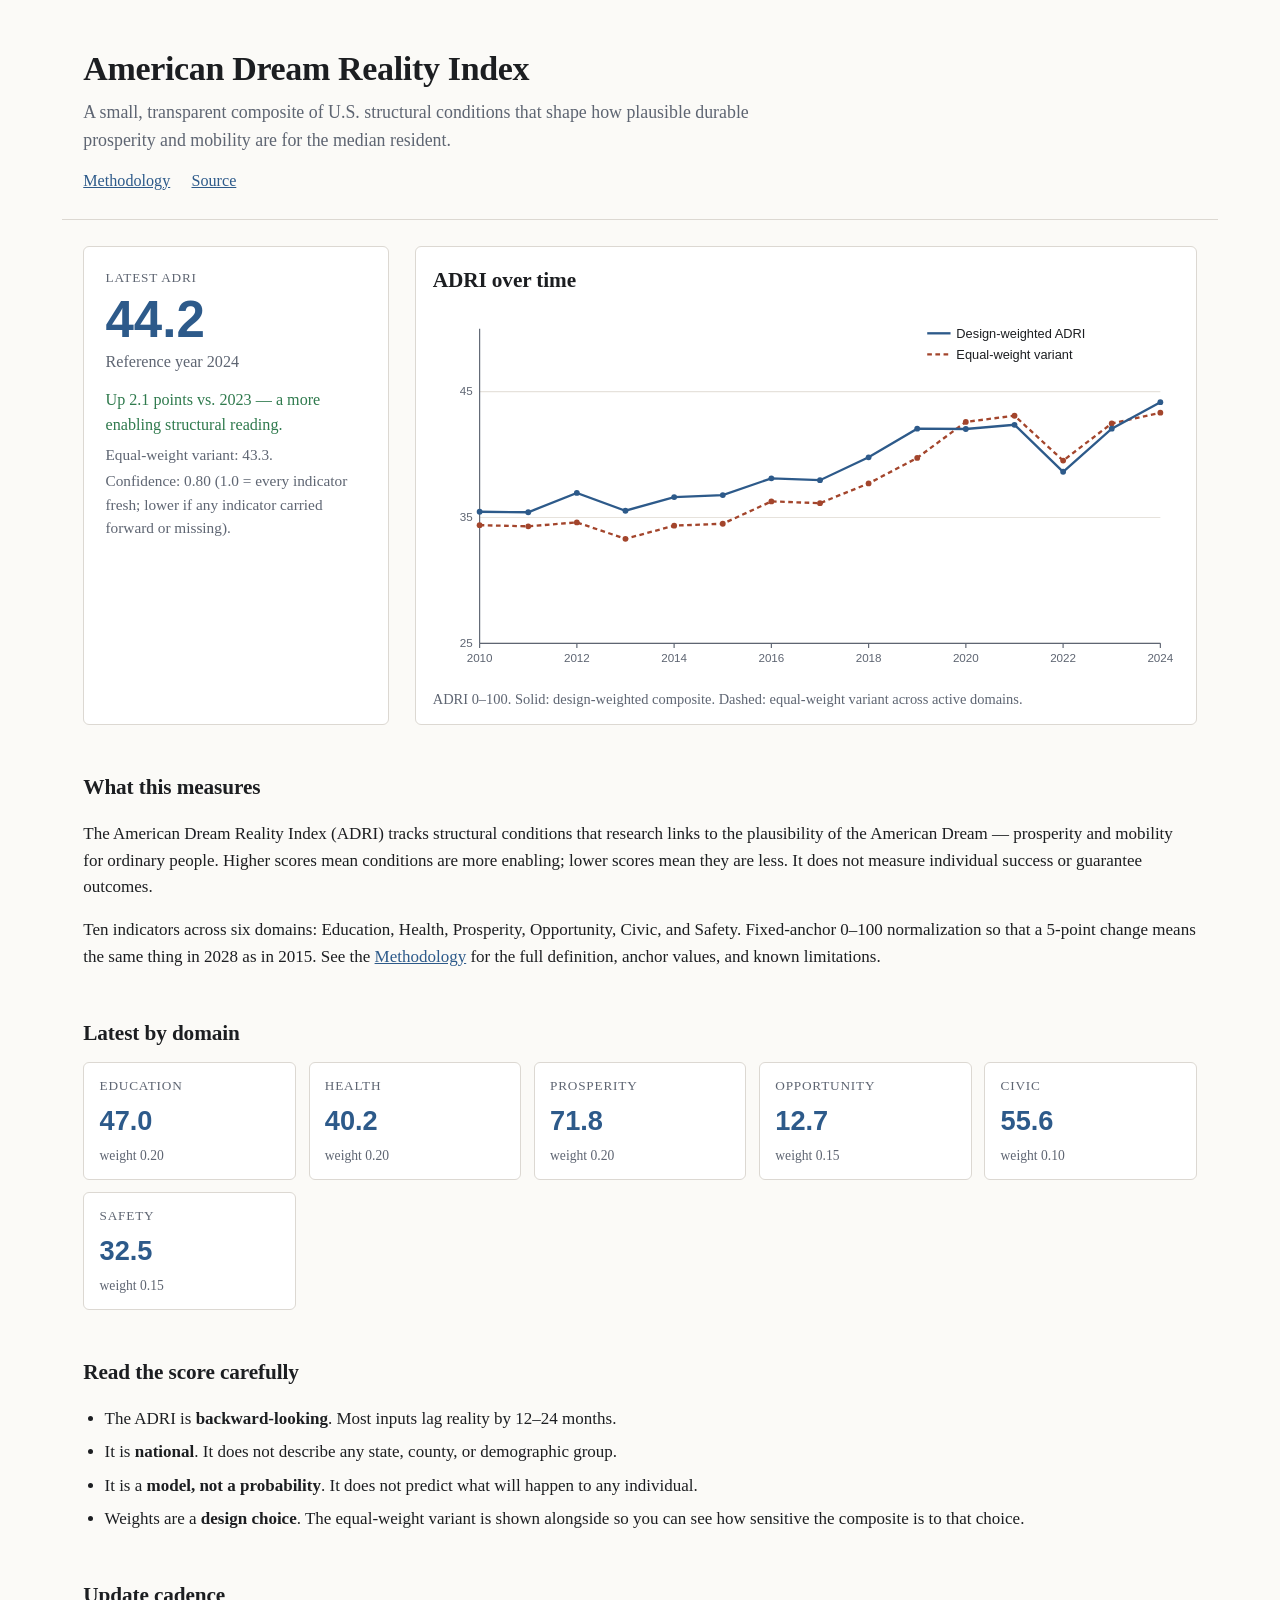
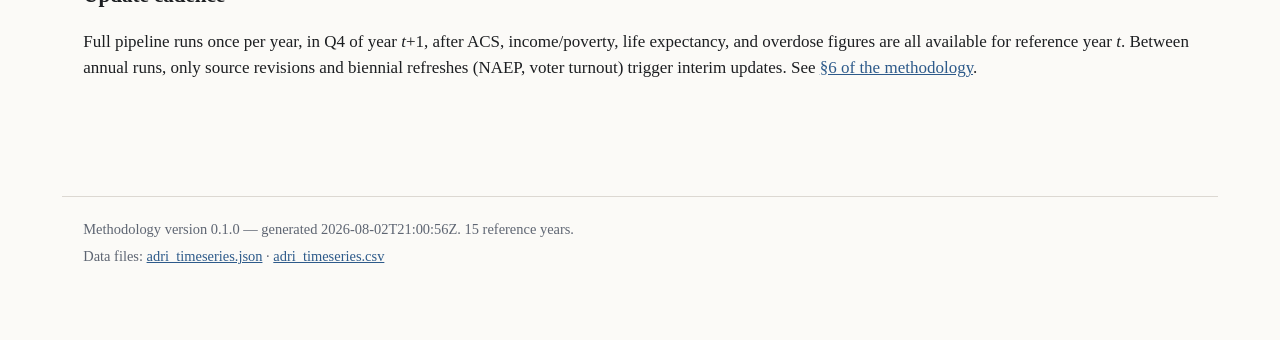
==== site/index.html @ 9c6f9866 "Thread 2: pipeline, seed data, static site - scripts/{config,fetch_data,process_indicators,compute_i" ====
<!doctype html>
<html lang="en">
<head>
  <meta charset="utf-8"/>
  <meta name="viewport" content="width=device-width, initial-scale=1"/>
  <title>American Dream Reality Index</title>
  <link rel="stylesheet" href="assets/style.css"/>
</head>
<body>
  <header class="site-header">
    <h1>American Dream Reality Index</h1>
    <p class="tagline">
      A small, transparent composite of U.S. structural conditions that
      shape how plausible durable prosperity and mobility are for the
      median resident.
    </p>
    <nav>
      <a href="methodology.html">Methodology</a>
      <a href="https://github.com/AdamMontville/american-dream-reality-index">Source</a>
    </nav>
  </header>

  <main>
    <section class="latest">
      <div class="latest-card" id="latest-card">
        <p class="latest-label">Latest ADRI</p>
        <p class="latest-value" id="latest-value">—</p>
        <p class="latest-year" id="latest-year">loading…</p>
        <p class="latest-trend" id="latest-trend"></p>
        <p class="latest-equal" id="latest-equal"></p>
        <p class="latest-confidence" id="latest-confidence"></p>
      </div>
      <div class="chart-wrap">
        <h2>ADRI over time</h2>
        <div id="chart-container"></div>
        <p class="chart-caption" id="chart-caption"></p>
      </div>
    </section>

    <section class="what">
      <h2>What this measures</h2>
      <p>
        The American Dream Reality Index (ADRI) tracks structural
        conditions that research links to the plausibility of the
        American Dream — prosperity and mobility for ordinary people.
        Higher scores mean conditions are more enabling; lower scores mean
        they are less. It does not measure individual success or
        guarantee outcomes.
      </p>
      <p>
        Ten indicators across six domains: Education, Health, Prosperity,
        Opportunity, Civic, and Safety. Fixed-anchor 0–100 normalization
        so that a 5-point change means the same thing in 2028 as in 2015.
        See the
        <a href="methodology.html">Methodology</a> for the full definition,
        anchor values, and known limitations.
      </p>
    </section>

    <section class="domains">
      <h2>Latest by domain</h2>
      <div id="domain-grid" class="domain-grid"></div>
    </section>

    <section class="caveats">
      <h2>Read the score carefully</h2>
      <ul>
        <li>
          The ADRI is <strong>backward-looking</strong>. Most inputs lag
          reality by 12–24 months.
        </li>
        <li>
          It is <strong>national</strong>. It does not describe any state,
          county, or demographic group.
        </li>
        <li>
          It is a <strong>model, not a probability</strong>. It does not
          predict what will happen to any individual.
        </li>
        <li>
          Weights are a <strong>design choice</strong>. The equal-weight
          variant is shown alongside so you can see how sensitive the
          composite is to that choice.
        </li>
      </ul>
    </section>

    <section class="update-info">
      <h2>Update cadence</h2>
      <p>
        Full pipeline runs once per year, in Q4 of year <em>t</em>+1,
        after ACS, income/poverty, life expectancy, and overdose figures
        are all available for reference year <em>t</em>. Between annual
        runs, only source revisions and biennial refreshes (NAEP, voter
        turnout) trigger interim updates. See
        <a href="methodology.html#6-update-cadence-versioning-and-revisions">
          §6 of the methodology</a>.
      </p>
    </section>
  </main>

  <footer class="site-footer">
    <p id="footer-meta">Loading metadata…</p>
    <p>
      Data files:
      <a href="assets/adri_timeseries.json">adri_timeseries.json</a>
      ·
      <a href="assets/adri_timeseries.csv">adri_timeseries.csv</a>
    </p>
  </footer>

  <script src="assets/app.js"></script>
</body>
</html>
---- site/assets/style.css ----
/* American Dream Reality Index — site styles.
 * Deliberately plain: no CDN, no framework.
 */

:root {
  --bg: #fbfaf7;
  --fg: #1c1e21;
  --muted: #5e6572;
  --accent: #2d5a8a;
  --accent-soft: #d8e4f2;
  --line: #dcd8d2;
  --card-bg: #ffffff;
  --up: #2f7a4d;
  --down: #a3452c;
  --flat: #5e6572;
  --max-width: 68rem;
}

* { box-sizing: border-box; }

html, body {
  margin: 0;
  padding: 0;
  background: var(--bg);
  color: var(--fg);
  font-family: "Georgia", "Times New Roman", serif;
  font-size: 17px;
  line-height: 1.55;
}

body { padding-bottom: 3rem; }

a { color: var(--accent); text-decoration: underline; }
a:hover { text-decoration: none; }

.site-header {
  max-width: var(--max-width);
  margin: 0 auto;
  padding: 2.5rem 1.25rem 1.5rem;
  border-bottom: 1px solid var(--line);
}
.site-header h1 {
  font-size: 2rem;
  margin: 0 0 0.25rem;
  letter-spacing: -0.01em;
}
.site-header .tagline {
  color: var(--muted);
  font-size: 1.05rem;
  margin: 0 0 0.75rem;
  max-width: 42rem;
}
.site-header nav a {
  margin-right: 1rem;
  font-size: 0.95rem;
}

main {
  max-width: var(--max-width);
  margin: 0 auto;
  padding: 1.5rem 1.25rem;
}

section { margin-bottom: 2.75rem; }
section h2 {
  font-size: 1.25rem;
  margin: 0 0 0.75rem;
  letter-spacing: -0.005em;
}

/* Latest ADRI section */
.latest {
  display: grid;
  grid-template-columns: 18rem 1fr;
  gap: 1.5rem;
  align-items: stretch;
}
@media (max-width: 720px) {
  .latest { grid-template-columns: 1fr; }
}

.latest-card {
  background: var(--card-bg);
  border: 1px solid var(--line);
  border-radius: 6px;
  padding: 1.25rem;
}
.latest-label {
  color: var(--muted);
  text-transform: uppercase;
  letter-spacing: 0.06em;
  font-size: 0.78rem;
  margin: 0 0 0.25rem;
}
.latest-value {
  font-size: 3rem;
  font-weight: 700;
  margin: 0;
  line-height: 1.05;
  color: var(--accent);
  font-family: "Helvetica Neue", "Arial", sans-serif;
}
.latest-year { color: var(--muted); font-size: 0.95rem; margin: 0.15rem 0 0.75rem; }
.latest-trend { margin: 0.35rem 0; font-size: 0.95rem; }
.latest-trend.up { color: var(--up); }
.latest-trend.down { color: var(--down); }
.latest-trend.flat { color: var(--flat); }
.latest-equal, .latest-confidence {
  margin: 0.15rem 0; color: var(--muted); font-size: 0.9rem;
}

.chart-wrap {
  background: var(--card-bg);
  border: 1px solid var(--line);
  border-radius: 6px;
  padding: 1rem 1rem 0.75rem;
}
#chart-container { width: 100%; }
#chart-container svg { width: 100%; height: auto; display: block; }
.chart-caption { color: var(--muted); font-size: 0.85rem; margin: 0.35rem 0 0; }

/* Domain grid */
.domain-grid {
  display: grid;
  grid-template-columns: repeat(auto-fit, minmax(11rem, 1fr));
  gap: 0.75rem;
}
.domain-card {
  background: var(--card-bg);
  border: 1px solid var(--line);
  border-radius: 6px;
  padding: 0.75rem 0.9rem;
}
.domain-name {
  font-size: 0.78rem;
  text-transform: uppercase;
  letter-spacing: 0.06em;
  color: var(--muted);
  margin: 0 0 0.2rem;
}
.domain-score {
  font-size: 1.6rem;
  font-weight: 700;
  margin: 0;
  color: var(--accent);
  font-family: "Helvetica Neue", "Arial", sans-serif;
}
.domain-weight {
  color: var(--muted);
  font-size: 0.8rem;
  margin: 0.15rem 0 0;
}

/* Caveats */
.caveats ul { padding-left: 1.25rem; }
.caveats li { margin-bottom: 0.4rem; }

/* Methodology page */
.prose {
  max-width: 44rem;
  margin: 0 auto;
  padding: 1rem 1.25rem 2rem;
}
.prose h1, .prose h2, .prose h3, .prose h4 {
  letter-spacing: -0.005em;
  margin-top: 1.75rem;
  margin-bottom: 0.5rem;
}
.prose h1 { font-size: 1.75rem; }
.prose h2 { font-size: 1.3rem; }
.prose h3 { font-size: 1.1rem; }
.prose p, .prose ul, .prose ol, .prose blockquote { margin: 0.6rem 0; }
.prose blockquote {
  border-left: 3px solid var(--accent-soft);
  padding: 0.25rem 0.75rem;
  color: var(--muted);
  margin: 0.75rem 0;
}
.prose code {
  font-family: "Menlo", "Consolas", monospace;
  font-size: 0.9em;
  background: #eeece7;
  padding: 0.05em 0.3em;
  border-radius: 3px;
}
.prose pre {
  background: #eeece7;
  padding: 0.75rem;
  overflow-x: auto;
  border-radius: 4px;
  font-size: 0.9rem;
}
.prose pre code { background: transparent; padding: 0; }
.prose hr { border: none; border-top: 1px solid var(--line); margin: 2rem 0; }

.table-wrap { overflow-x: auto; margin: 1rem 0; }
.prose table {
  border-collapse: collapse;
  width: 100%;
  font-size: 0.9rem;
}
.prose th, .prose td {
  border: 1px solid var(--line);
  padding: 0.4rem 0.6rem;
  text-align: left;
  vertical-align: top;
}
.prose th { background: #f2efe9; }

/* Footer */
.site-footer {
  max-width: var(--max-width);
  margin: 2.5rem auto 0;
  padding: 1rem 1.25rem;
  border-top: 1px solid var(--line);
  color: var(--muted);
  font-size: 0.85rem;
}
.site-footer p { margin: 0.25rem 0; }
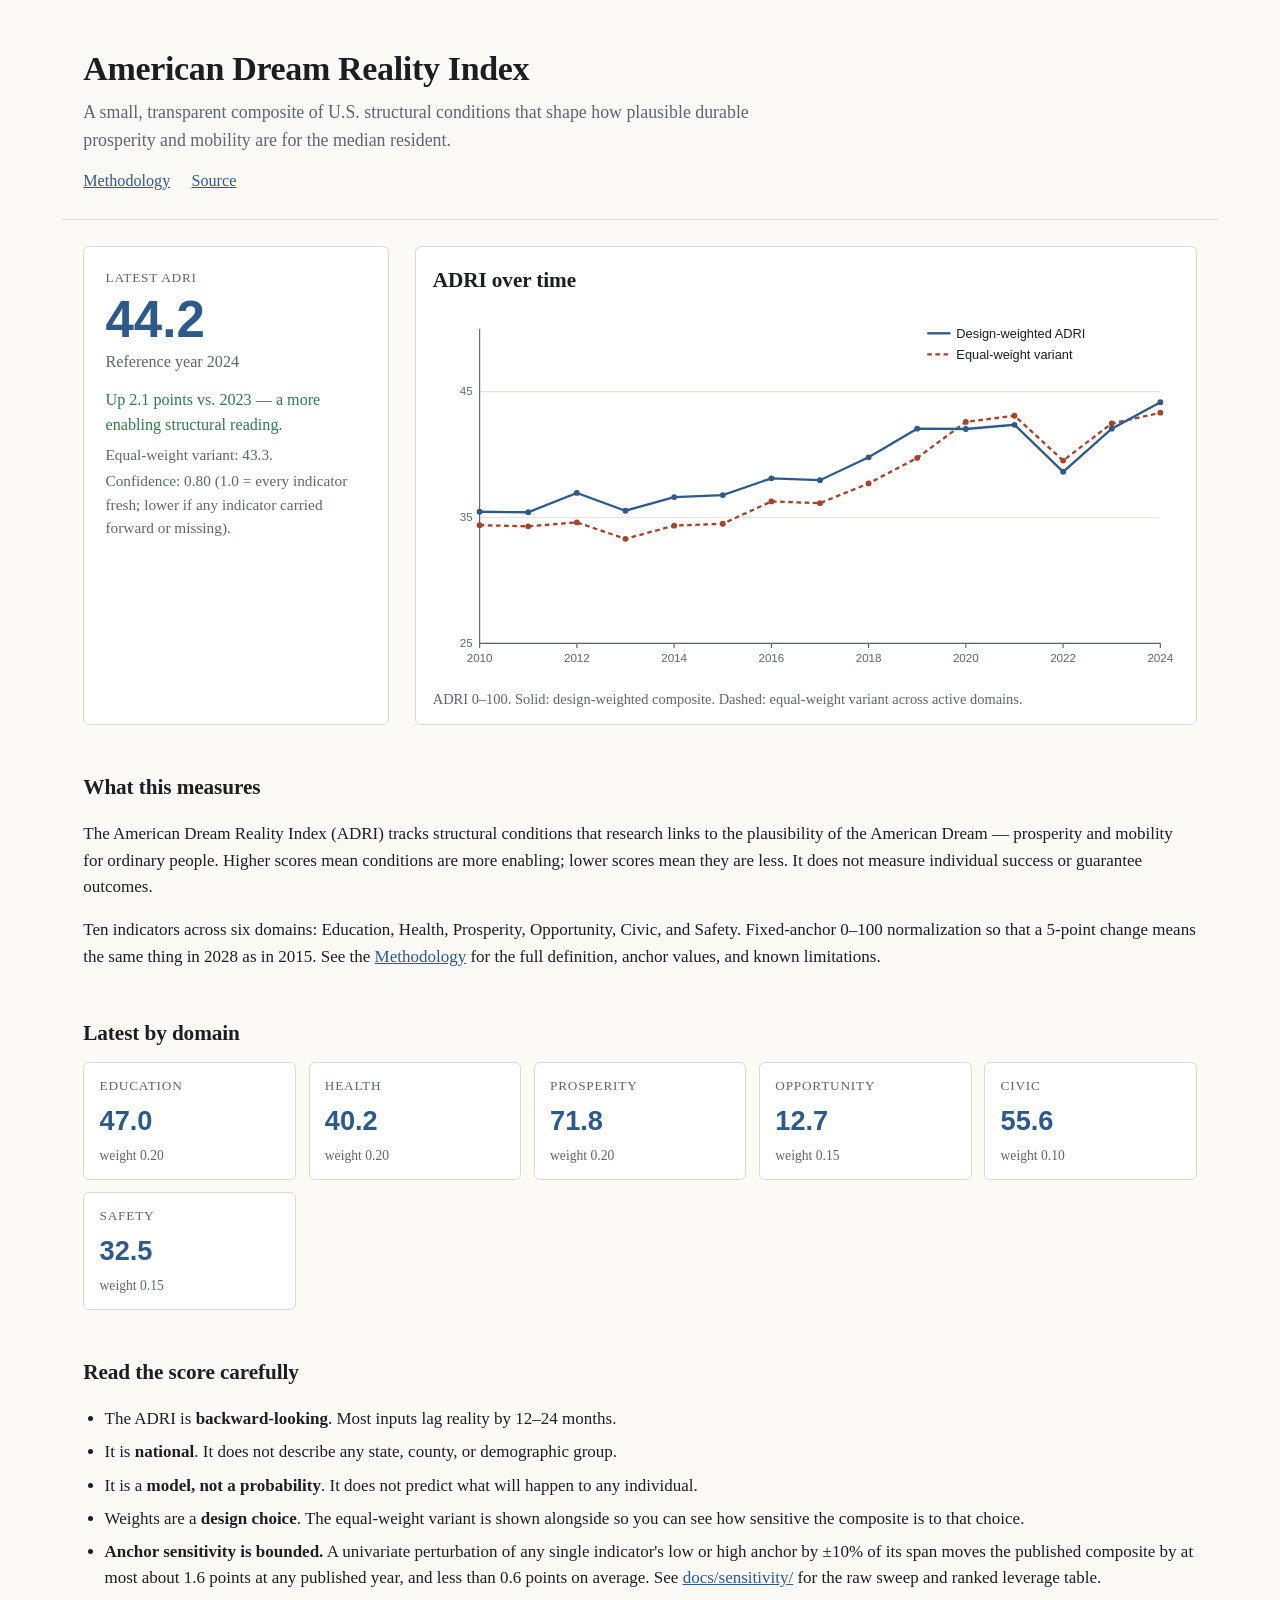
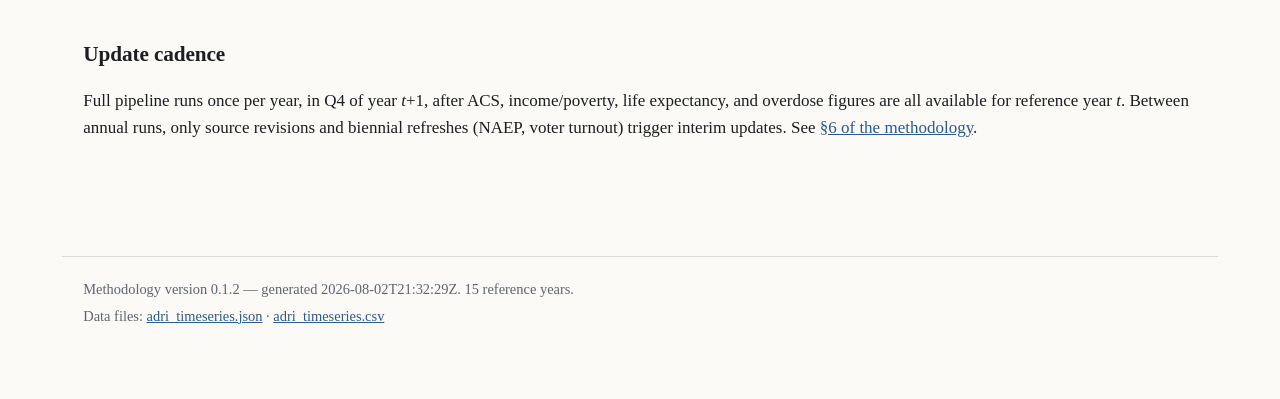
==== commit 8f9d860e: "METHODOLOGY v0.1.2: close VEP carry-forward gap; site sensitivity note - METHODOLOGY.md sec 5.2: add" ====
--- a/site/index.html
+++ b/site/index.html
@@ -82,6 +82,15 @@
           variant is shown alongside so you can see how sensitive the
           composite is to that choice.
         </li>
+        <li>
+          <strong>Anchor sensitivity is bounded.</strong> A univariate
+          perturbation of any single indicator's low or high anchor by
+          ±10% of its span moves the published composite by at most
+          about 1.6 points at any published year, and less than 0.6
+          points on average. See
+          <a href="https://github.com/AdamMontville/american-dream-reality-index/tree/main/docs/sensitivity">docs/sensitivity/</a>
+          for the raw sweep and ranked leverage table.
+        </li>
       </ul>
     </section>
 
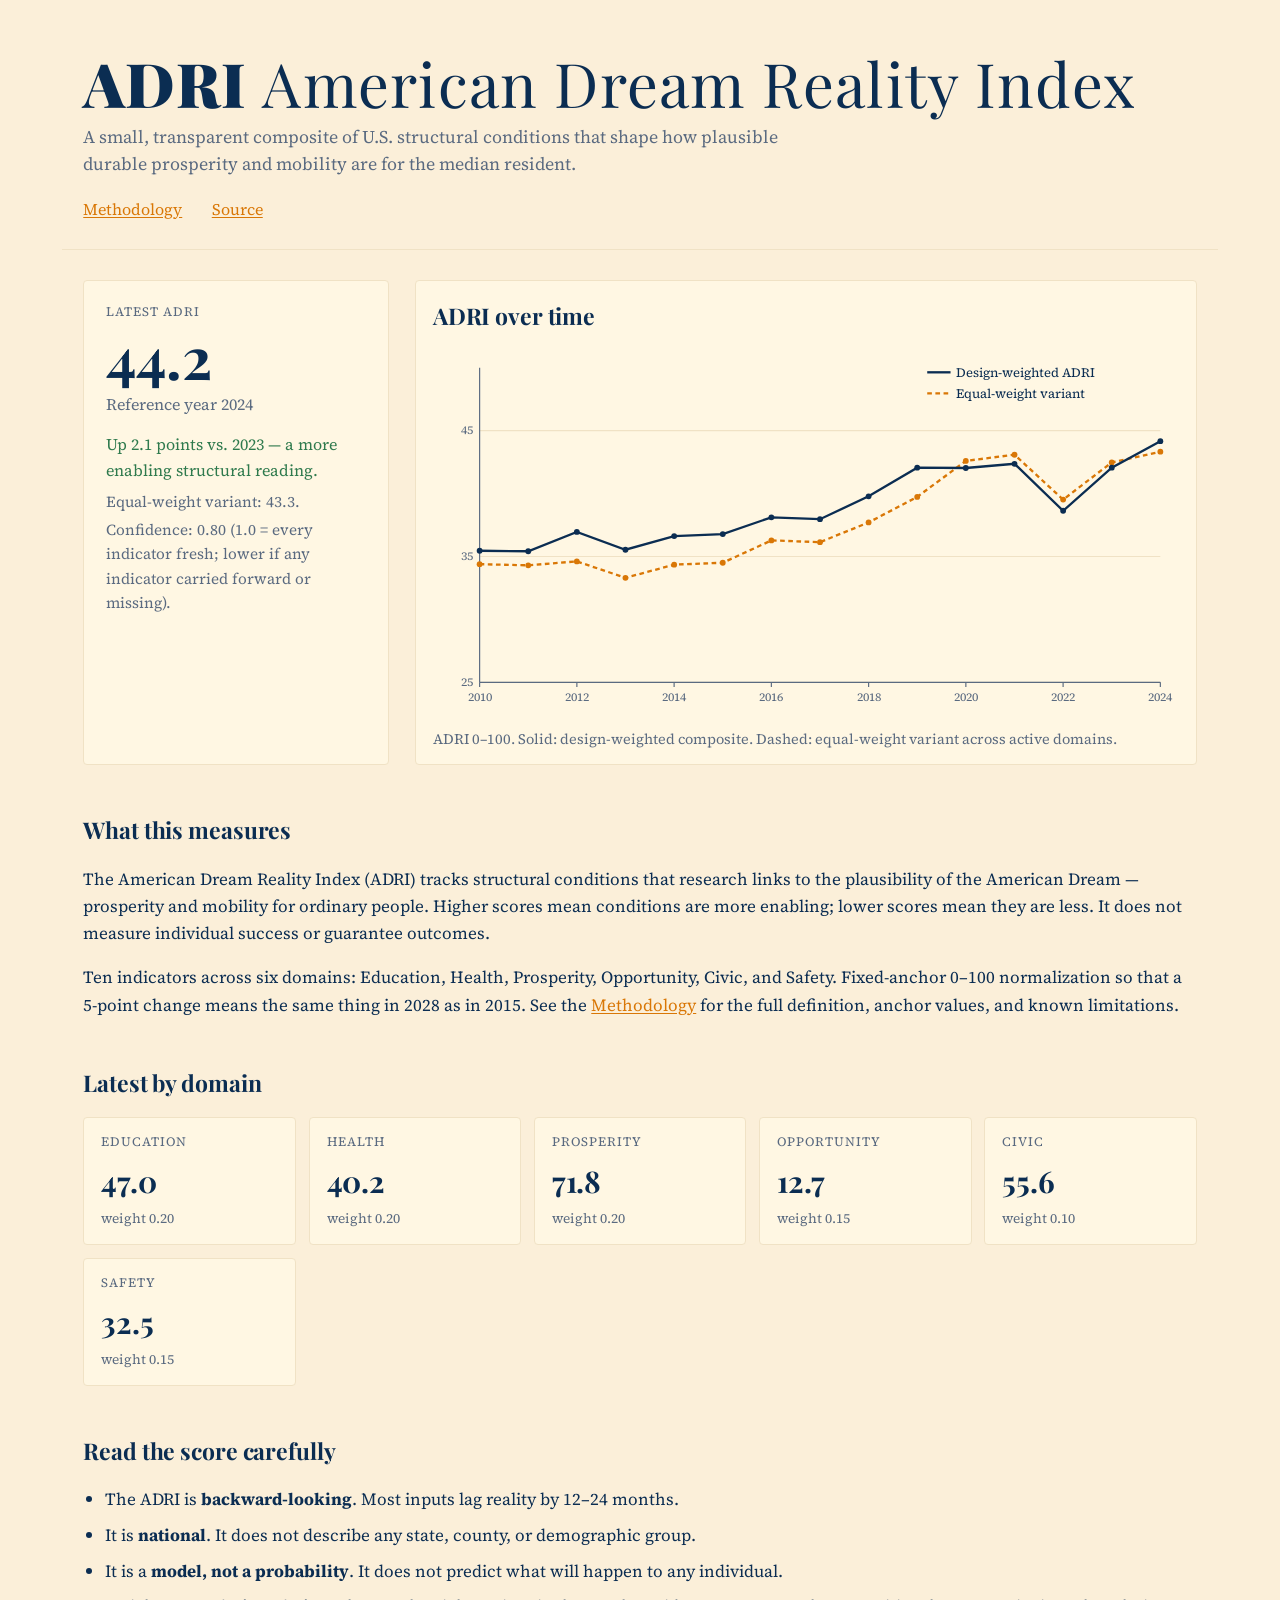
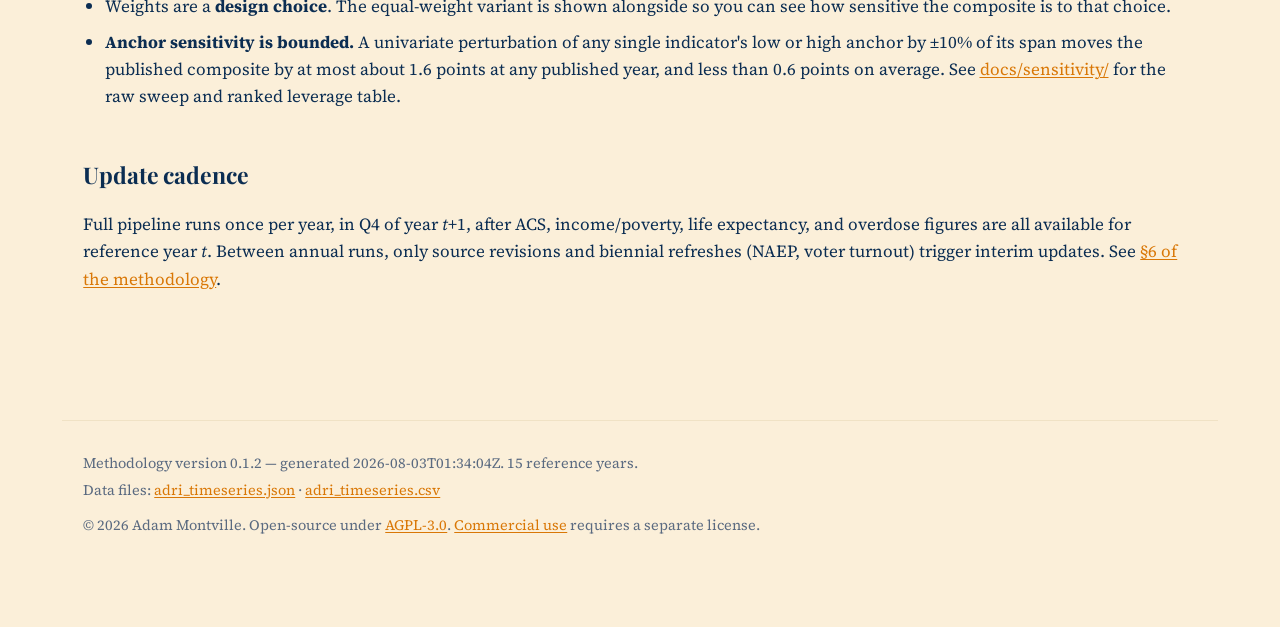
==== commit 5b7d7775: "Site restyle, quarterly refresh automation, and footer license line Site restyle ------------ Applie" ====
--- a/site/index.html
+++ b/site/index.html
@@ -4,11 +4,14 @@
   <meta charset="utf-8"/>
   <meta name="viewport" content="width=device-width, initial-scale=1"/>
   <title>American Dream Reality Index</title>
+  <link rel="preconnect" href="https://fonts.googleapis.com"/>
+  <link rel="preconnect" href="https://fonts.gstatic.com" crossorigin/>
+  <link href="https://fonts.googleapis.com/css2?family=Playfair+Display:wght@400;700;900&family=Source+Serif+4:opsz,wght@8..60,400;8..60,600;8..60,700&display=swap" rel="stylesheet"/>
   <link rel="stylesheet" href="assets/style.css"/>
 </head>
 <body>
   <header class="site-header">
-    <h1>American Dream Reality Index</h1>
+    <p class="wordmark"><span class="wordmark-mono">ADRI</span> <span class="wordmark-thin">American Dream Reality Index</span></p>
     <p class="tagline">
       A small, transparent composite of U.S. structural conditions that
       shape how plausible durable prosperity and mobility are for the
@@ -116,6 +119,13 @@
       ·
       <a href="assets/adri_timeseries.csv">adri_timeseries.csv</a>
     </p>
+    <p class="footer-license">
+      © 2026 Adam Montville.
+      Open-source under
+      <a href="https://github.com/AdamMontville/american-dream-reality-index/blob/main/LICENSE.md">AGPL-3.0</a>.
+      <a href="https://github.com/AdamMontville/american-dream-reality-index/blob/main/COMMERCIAL_LICENSE.md">Commercial use</a>
+      requires a separate license.
+    </p>
   </footer>
 
   <script src="assets/app.js"></script>
--- a/site/assets/style.css
+++ b/site/assets/style.css
@@ -1,19 +1,44 @@
 /* American Dream Reality Index — site styles.
- * Deliberately plain: no CDN, no framework.
+ *
+ * Palette matches the author's Substack visual identity so the two sites
+ * read as a family:
+ *   navy   #0b2d52  (primary type, wordmark, chart line)
+ *   cream  #FBEFD9  (page background, card fills)
+ *   amber  #d97706  (single accent: links, focus, chart annotations)
+ *
+ * Type: Playfair Display for the display wordmark and page headings,
+ * Source Serif 4 for body copy. Both self-load from Google Fonts; the
+ * font-family stacks fall back to system serifs so the page remains
+ * readable if the fonts fail to load.
+ *
+ * No framework, no CDN beyond the font files.
  */
 
 :root {
-  --bg: #fbfaf7;
-  --fg: #1c1e21;
-  --muted: #5e6572;
-  --accent: #2d5a8a;
-  --accent-soft: #d8e4f2;
-  --line: #dcd8d2;
-  --card-bg: #ffffff;
+  --navy: #0b2d52;
+  --navy-soft: #234670;
+  --cream: #FBEFD9;
+  --cream-hi: #fff7e3;       /* card fill: 1 step lighter than the page */
+  --cream-lo: #f0e2c5;       /* muted rules and hairlines */
+  --amber: #d97706;
+  --amber-soft: #f2d19a;
+
+  --fg: var(--navy);
+  --bg: var(--cream);
+  --muted: #5a6a80;          /* navy shifted toward gray for secondary type */
+  --accent: var(--amber);
+  --line: var(--cream-lo);
+  --card-bg: var(--cream-hi);
+
   --up: #2f7a4d;
   --down: #a3452c;
-  --flat: #5e6572;
+  --flat: #5a6a80;
+
   --max-width: 68rem;
+
+  --font-display: "Playfair Display", "Bodoni Moda", Georgia, "Times New Roman", serif;
+  --font-body: "Source Serif 4", "Source Serif Pro", Georgia, "Times New Roman", serif;
+  --font-mono: "JetBrains Mono", "Menlo", "Consolas", monospace;
 }
 
 * { box-sizing: border-box; }
@@ -23,52 +48,79 @@
   padding: 0;
   background: var(--bg);
   color: var(--fg);
-  font-family: "Georgia", "Times New Roman", serif;
+  font-family: var(--font-body);
   font-size: 17px;
-  line-height: 1.55;
+  line-height: 1.6;
+  -webkit-font-smoothing: antialiased;
 }
 
 body { padding-bottom: 3rem; }
 
-a { color: var(--accent); text-decoration: underline; }
+a { color: var(--accent); text-decoration: underline; text-underline-offset: 2px; }
 a:hover { text-decoration: none; }
+
+/* --- Header / wordmark ---------------------------------------------------- */
 
 .site-header {
   max-width: var(--max-width);
   margin: 0 auto;
-  padding: 2.5rem 1.25rem 1.5rem;
+  padding: 3rem 1.25rem 1.5rem;
   border-bottom: 1px solid var(--line);
 }
+
+.wordmark {
+  font-family: var(--font-display);
+  font-weight: 700;
+  font-size: clamp(2.4rem, 5.5vw, 3.6rem);
+  letter-spacing: 0.02em;
+  line-height: 1.05;
+  margin: 0 0 0.5rem;
+  color: var(--navy);
+}
+.wordmark .wordmark-mono {
+  /* First word gets a bolder weight; second gets lighter — mirrors the
+     "ADAM MONTVILLE" masthead treatment on the Substack. */
+  font-weight: 900;
+}
+.wordmark .wordmark-thin { font-weight: 400; }
+
 .site-header h1 {
+  font-family: var(--font-display);
+  font-weight: 700;
   font-size: 2rem;
   margin: 0 0 0.25rem;
-  letter-spacing: -0.01em;
+  letter-spacing: -0.005em;
 }
 .site-header .tagline {
   color: var(--muted);
   font-size: 1.05rem;
-  margin: 0 0 0.75rem;
-  max-width: 42rem;
+  margin: 0 0 1rem;
+  max-width: 44rem;
+  line-height: 1.55;
 }
 .site-header nav a {
-  margin-right: 1rem;
+  margin-right: 1.5rem;
   font-size: 0.95rem;
 }
 
 main {
   max-width: var(--max-width);
   margin: 0 auto;
-  padding: 1.5rem 1.25rem;
+  padding: 1.75rem 1.25rem;
 }
 
 section { margin-bottom: 2.75rem; }
 section h2 {
-  font-size: 1.25rem;
-  margin: 0 0 0.75rem;
-  letter-spacing: -0.005em;
-}
-
-/* Latest ADRI section */
+  font-family: var(--font-display);
+  font-weight: 700;
+  font-size: 1.35rem;
+  margin: 0 0 0.85rem;
+  letter-spacing: -0.005em;
+  color: var(--navy);
+}
+
+/* --- Latest ADRI card ---------------------------------------------------- */
+
 .latest {
   display: grid;
   grid-template-columns: 18rem 1fr;
@@ -79,141 +131,147 @@
   .latest { grid-template-columns: 1fr; }
 }
 
-.latest-card {
+.latest-card, .chart-wrap, .domain-card {
   background: var(--card-bg);
   border: 1px solid var(--line);
-  border-radius: 6px;
+  border-radius: 4px;
   padding: 1.25rem;
 }
 .latest-label {
   color: var(--muted);
   text-transform: uppercase;
-  letter-spacing: 0.06em;
-  font-size: 0.78rem;
-  margin: 0 0 0.25rem;
+  letter-spacing: 0.08em;
+  font-size: 0.75rem;
+  margin: 0 0 0.35rem;
+  font-family: var(--font-body);
 }
 .latest-value {
-  font-size: 3rem;
+  font-family: var(--font-display);
+  font-size: 3.4rem;
   font-weight: 700;
   margin: 0;
-  line-height: 1.05;
-  color: var(--accent);
-  font-family: "Helvetica Neue", "Arial", sans-serif;
-}
-.latest-year { color: var(--muted); font-size: 0.95rem; margin: 0.15rem 0 0.75rem; }
+  line-height: 1.0;
+  color: var(--navy);
+  letter-spacing: -0.01em;
+}
+.latest-year { color: var(--muted); font-size: 0.95rem; margin: 0.35rem 0 0.85rem; }
 .latest-trend { margin: 0.35rem 0; font-size: 0.95rem; }
 .latest-trend.up { color: var(--up); }
 .latest-trend.down { color: var(--down); }
 .latest-trend.flat { color: var(--flat); }
 .latest-equal, .latest-confidence {
-  margin: 0.15rem 0; color: var(--muted); font-size: 0.9rem;
-}
-
-.chart-wrap {
-  background: var(--card-bg);
-  border: 1px solid var(--line);
-  border-radius: 6px;
-  padding: 1rem 1rem 0.75rem;
-}
+  margin: 0.2rem 0; color: var(--muted); font-size: 0.9rem;
+}
+
+.chart-wrap { padding: 1rem 1rem 0.75rem; }
 #chart-container { width: 100%; }
 #chart-container svg { width: 100%; height: auto; display: block; }
-.chart-caption { color: var(--muted); font-size: 0.85rem; margin: 0.35rem 0 0; }
-
-/* Domain grid */
+.chart-caption { color: var(--muted); font-size: 0.85rem; margin: 0.4rem 0 0; }
+
+/* --- Domain grid --------------------------------------------------------- */
+
 .domain-grid {
   display: grid;
   grid-template-columns: repeat(auto-fit, minmax(11rem, 1fr));
   gap: 0.75rem;
 }
-.domain-card {
-  background: var(--card-bg);
-  border: 1px solid var(--line);
-  border-radius: 6px;
-  padding: 0.75rem 0.9rem;
-}
+.domain-card { padding: 0.85rem 1rem; }
 .domain-name {
-  font-size: 0.78rem;
+  font-size: 0.75rem;
   text-transform: uppercase;
-  letter-spacing: 0.06em;
-  color: var(--muted);
-  margin: 0 0 0.2rem;
+  letter-spacing: 0.08em;
+  color: var(--muted);
+  margin: 0 0 0.25rem;
 }
 .domain-score {
-  font-size: 1.6rem;
+  font-family: var(--font-display);
+  font-size: 1.75rem;
   font-weight: 700;
   margin: 0;
-  color: var(--accent);
-  font-family: "Helvetica Neue", "Arial", sans-serif;
+  color: var(--navy);
+  letter-spacing: -0.005em;
 }
 .domain-weight {
   color: var(--muted);
   font-size: 0.8rem;
-  margin: 0.15rem 0 0;
-}
-
-/* Caveats */
+  margin: 0.2rem 0 0;
+}
+
+/* --- Caveats ------------------------------------------------------------- */
+
 .caveats ul { padding-left: 1.25rem; }
-.caveats li { margin-bottom: 0.4rem; }
-
-/* Methodology page */
+.caveats li { margin-bottom: 0.5rem; }
+
+/* --- Methodology page --------------------------------------------------- */
+
 .prose {
   max-width: 44rem;
   margin: 0 auto;
   padding: 1rem 1.25rem 2rem;
 }
 .prose h1, .prose h2, .prose h3, .prose h4 {
-  letter-spacing: -0.005em;
-  margin-top: 1.75rem;
-  margin-bottom: 0.5rem;
-}
-.prose h1 { font-size: 1.75rem; }
-.prose h2 { font-size: 1.3rem; }
-.prose h3 { font-size: 1.1rem; }
-.prose p, .prose ul, .prose ol, .prose blockquote { margin: 0.6rem 0; }
+  font-family: var(--font-display);
+  font-weight: 700;
+  letter-spacing: -0.005em;
+  margin-top: 1.85rem;
+  margin-bottom: 0.55rem;
+  color: var(--navy);
+}
+.prose h1 { font-size: 1.9rem; }
+.prose h2 { font-size: 1.4rem; }
+.prose h3 { font-size: 1.15rem; }
+.prose p, .prose ul, .prose ol, .prose blockquote { margin: 0.65rem 0; }
 .prose blockquote {
-  border-left: 3px solid var(--accent-soft);
-  padding: 0.25rem 0.75rem;
-  color: var(--muted);
-  margin: 0.75rem 0;
+  border-left: 3px solid var(--amber);
+  padding: 0.35rem 0.9rem;
+  color: var(--muted);
+  margin: 0.9rem 0;
+  background: rgba(217, 119, 6, 0.05);
 }
 .prose code {
-  font-family: "Menlo", "Consolas", monospace;
-  font-size: 0.9em;
-  background: #eeece7;
-  padding: 0.05em 0.3em;
+  font-family: var(--font-mono);
+  font-size: 0.88em;
+  background: var(--cream-lo);
+  padding: 0.05em 0.35em;
   border-radius: 3px;
+  color: var(--navy);
 }
 .prose pre {
-  background: #eeece7;
-  padding: 0.75rem;
+  background: var(--cream-lo);
+  padding: 0.85rem 1rem;
   overflow-x: auto;
   border-radius: 4px;
-  font-size: 0.9rem;
+  font-size: 0.88rem;
+  border: 1px solid var(--line);
 }
 .prose pre code { background: transparent; padding: 0; }
 .prose hr { border: none; border-top: 1px solid var(--line); margin: 2rem 0; }
 
-.table-wrap { overflow-x: auto; margin: 1rem 0; }
+.table-wrap { overflow-x: auto; margin: 1.2rem 0; }
 .prose table {
   border-collapse: collapse;
   width: 100%;
-  font-size: 0.9rem;
+  font-size: 0.92rem;
+  font-family: var(--font-body);
 }
 .prose th, .prose td {
   border: 1px solid var(--line);
-  padding: 0.4rem 0.6rem;
+  padding: 0.5rem 0.7rem;
   text-align: left;
   vertical-align: top;
 }
-.prose th { background: #f2efe9; }
-
-/* Footer */
+.prose th { background: var(--cream-lo); font-weight: 700; }
+
+/* --- Footer -------------------------------------------------------------- */
+
 .site-footer {
   max-width: var(--max-width);
-  margin: 2.5rem auto 0;
-  padding: 1rem 1.25rem;
+  margin: 3rem auto 0;
+  padding: 1.5rem 1.25rem 2rem;
   border-top: 1px solid var(--line);
   color: var(--muted);
   font-size: 0.85rem;
-}
-.site-footer p { margin: 0.25rem 0; }
+  line-height: 1.55;
+}
+.site-footer p { margin: 0.3rem 0; }
+.site-footer .footer-license { margin-top: 0.75rem; }
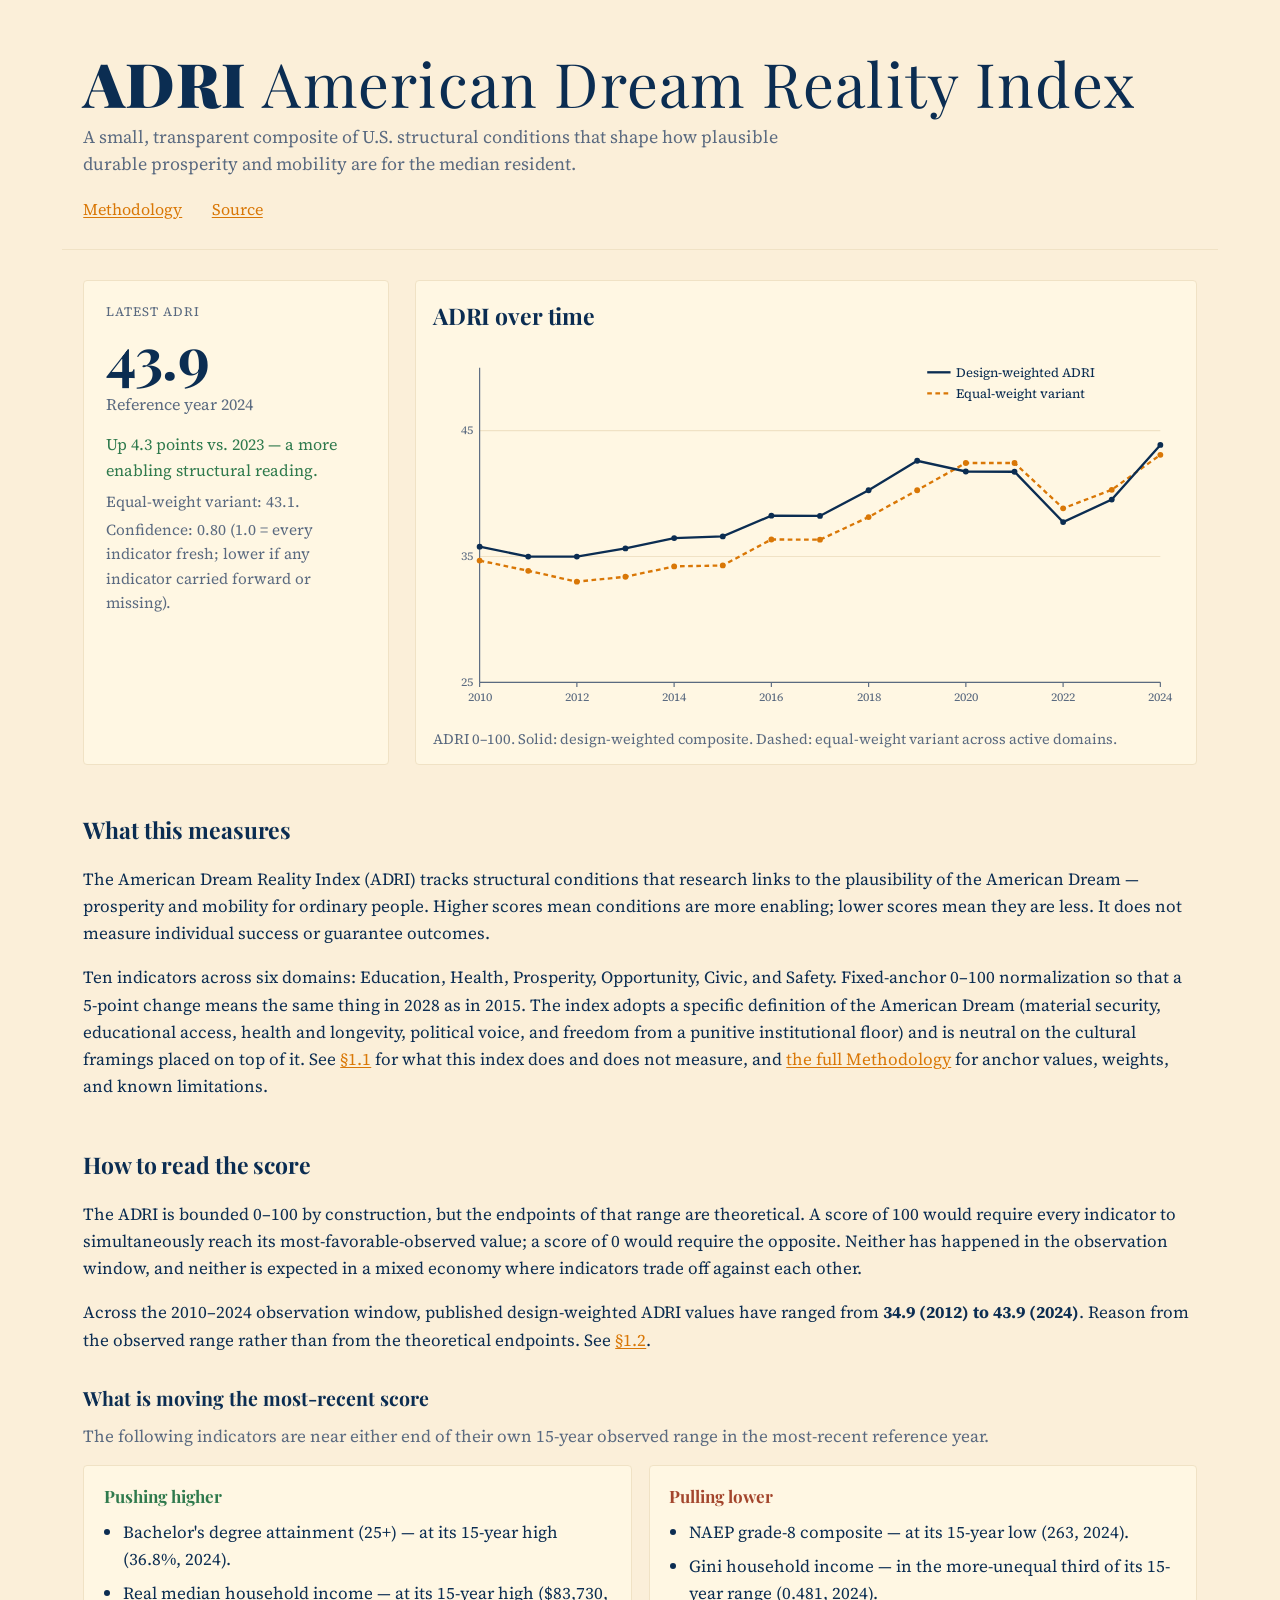
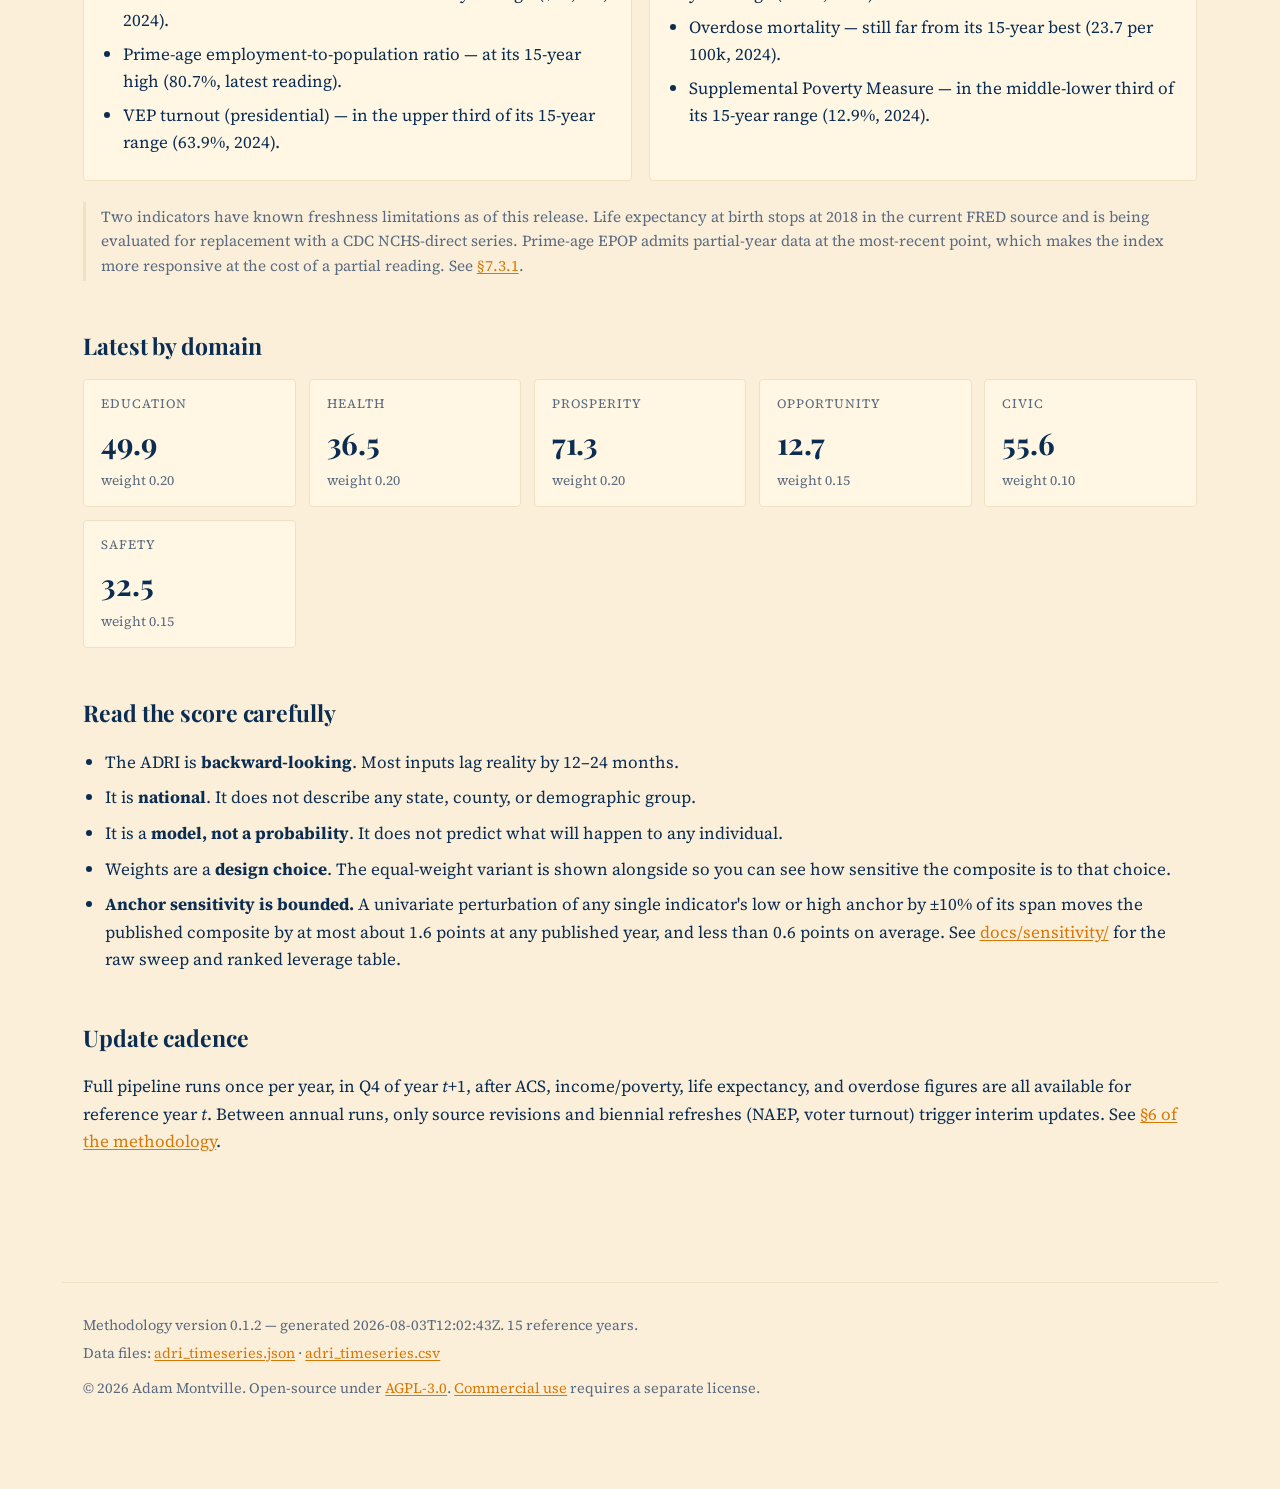
==== commit 430423c9: "v1.0.0: first stable release Methodology (docs/METHODOLOGY.md): - Bump version 0.1.2 -> 1.0.0 - Add " ====
--- a/site/index.html
+++ b/site/index.html
@@ -54,9 +54,67 @@
         Ten indicators across six domains: Education, Health, Prosperity,
         Opportunity, Civic, and Safety. Fixed-anchor 0–100 normalization
         so that a 5-point change means the same thing in 2028 as in 2015.
-        See the
-        <a href="methodology.html">Methodology</a> for the full definition,
-        anchor values, and known limitations.
+        The index adopts a specific definition of the American Dream
+        (material security, educational access, health and longevity,
+        political voice, and freedom from a punitive institutional floor)
+        and is neutral on the cultural framings placed on top of it. See
+        <a href="methodology.html#1-1-what-we-mean-by-the-american-dream">§1.1</a>
+        for what this index does and does not measure, and
+        <a href="methodology.html">the full Methodology</a> for anchor
+        values, weights, and known limitations.
+      </p>
+    </section>
+
+    <section class="reading">
+      <h2>How to read the score</h2>
+      <p>
+        The ADRI is bounded 0–100 by construction, but the endpoints of
+        that range are theoretical. A score of 100 would require every
+        indicator to simultaneously reach its most-favorable-observed
+        value; a score of 0 would require the opposite. Neither has
+        happened in the observation window, and neither is expected in a
+        mixed economy where indicators trade off against each other.
+      </p>
+      <p>
+        Across the 2010–2024 observation window, published design-weighted
+        ADRI values have ranged from <strong>34.9 (2012) to 43.9
+        (2024)</strong>. Reason from the observed range rather than from
+        the theoretical endpoints. See
+        <a href="methodology.html#1-2-the-0-100-scale-in-practice">§1.2</a>.
+      </p>
+      <h3>What is moving the most-recent score</h3>
+      <p class="reading-lede">
+        The following indicators are near either end of their own
+        15-year observed range in the most-recent reference year.
+      </p>
+      <div class="reading-cols">
+        <div class="reading-col reading-up">
+          <h4>Pushing higher</h4>
+          <ul>
+            <li>Bachelor's degree attainment (25+) — at its 15-year high (36.8%, 2024).</li>
+            <li>Real median household income — at its 15-year high ($83,730, 2024).</li>
+            <li>Prime-age employment-to-population ratio — at its 15-year high (80.7%, latest reading).</li>
+            <li>VEP turnout (presidential) — in the upper third of its 15-year range (63.9%, 2024).</li>
+          </ul>
+        </div>
+        <div class="reading-col reading-down">
+          <h4>Pulling lower</h4>
+          <ul>
+            <li>NAEP grade-8 composite — at its 15-year low (263, 2024).</li>
+            <li>Gini household income — in the more-unequal third of its 15-year range (0.481, 2024).</li>
+            <li>Overdose mortality — still far from its 15-year best (23.7 per 100k, 2024).</li>
+            <li>Supplemental Poverty Measure — in the middle-lower third of its 15-year range (12.9%, 2024).</li>
+          </ul>
+        </div>
+      </div>
+      <p class="reading-note">
+        Two indicators have known freshness limitations as of this
+        release. Life expectancy at birth stops at 2018 in the current
+        FRED source and is being evaluated for replacement with a CDC
+        NCHS-direct series. Prime-age EPOP admits partial-year data at
+        the most-recent point, which makes the index more responsive at
+        the cost of a partial reading. See
+        <a href="methodology.html#7-3-1-known-indicator-level-freshness-limitations-as-of-v1-0-0">§7.3.1</a>.
       </p>
     </section>
 
--- a/site/assets/style.css
+++ b/site/assets/style.css
@@ -202,6 +202,51 @@
 .caveats ul { padding-left: 1.25rem; }
 .caveats li { margin-bottom: 0.5rem; }
 
+/* --- Reading / interpretive layer ---------------------------------------- */
+
+.reading h3 {
+  font-family: var(--font-display);
+  font-weight: 700;
+  font-size: 1.15rem;
+  margin: 1.75rem 0 0.5rem;
+}
+.reading .reading-lede {
+  color: var(--muted);
+  margin: 0 0 0.85rem;
+}
+.reading-cols {
+  display: grid;
+  grid-template-columns: 1fr;
+  gap: 1rem;
+  margin: 0.5rem 0 1.25rem;
+}
+@media (min-width: 720px) {
+  .reading-cols { grid-template-columns: 1fr 1fr; }
+}
+.reading-col {
+  padding: 1rem 1.15rem;
+  border-radius: 4px;
+  border: 1px solid var(--line);
+  background: var(--card-bg);
+}
+.reading-col h4 {
+  font-family: var(--font-display);
+  font-weight: 700;
+  font-size: 1rem;
+  margin: 0 0 0.5rem;
+}
+.reading-up h4 { color: var(--up); }
+.reading-down h4 { color: var(--down); }
+.reading-col ul { margin: 0; padding-left: 1.15rem; }
+.reading-col li { margin-bottom: 0.4rem; }
+.reading-note {
+  color: var(--muted);
+  font-size: 0.9rem;
+  border-left: 3px solid var(--line);
+  padding: 0.15rem 0 0.15rem 0.85rem;
+  margin: 0.75rem 0 0;
+}
+
 /* --- Methodology page --------------------------------------------------- */
 
 .prose {
